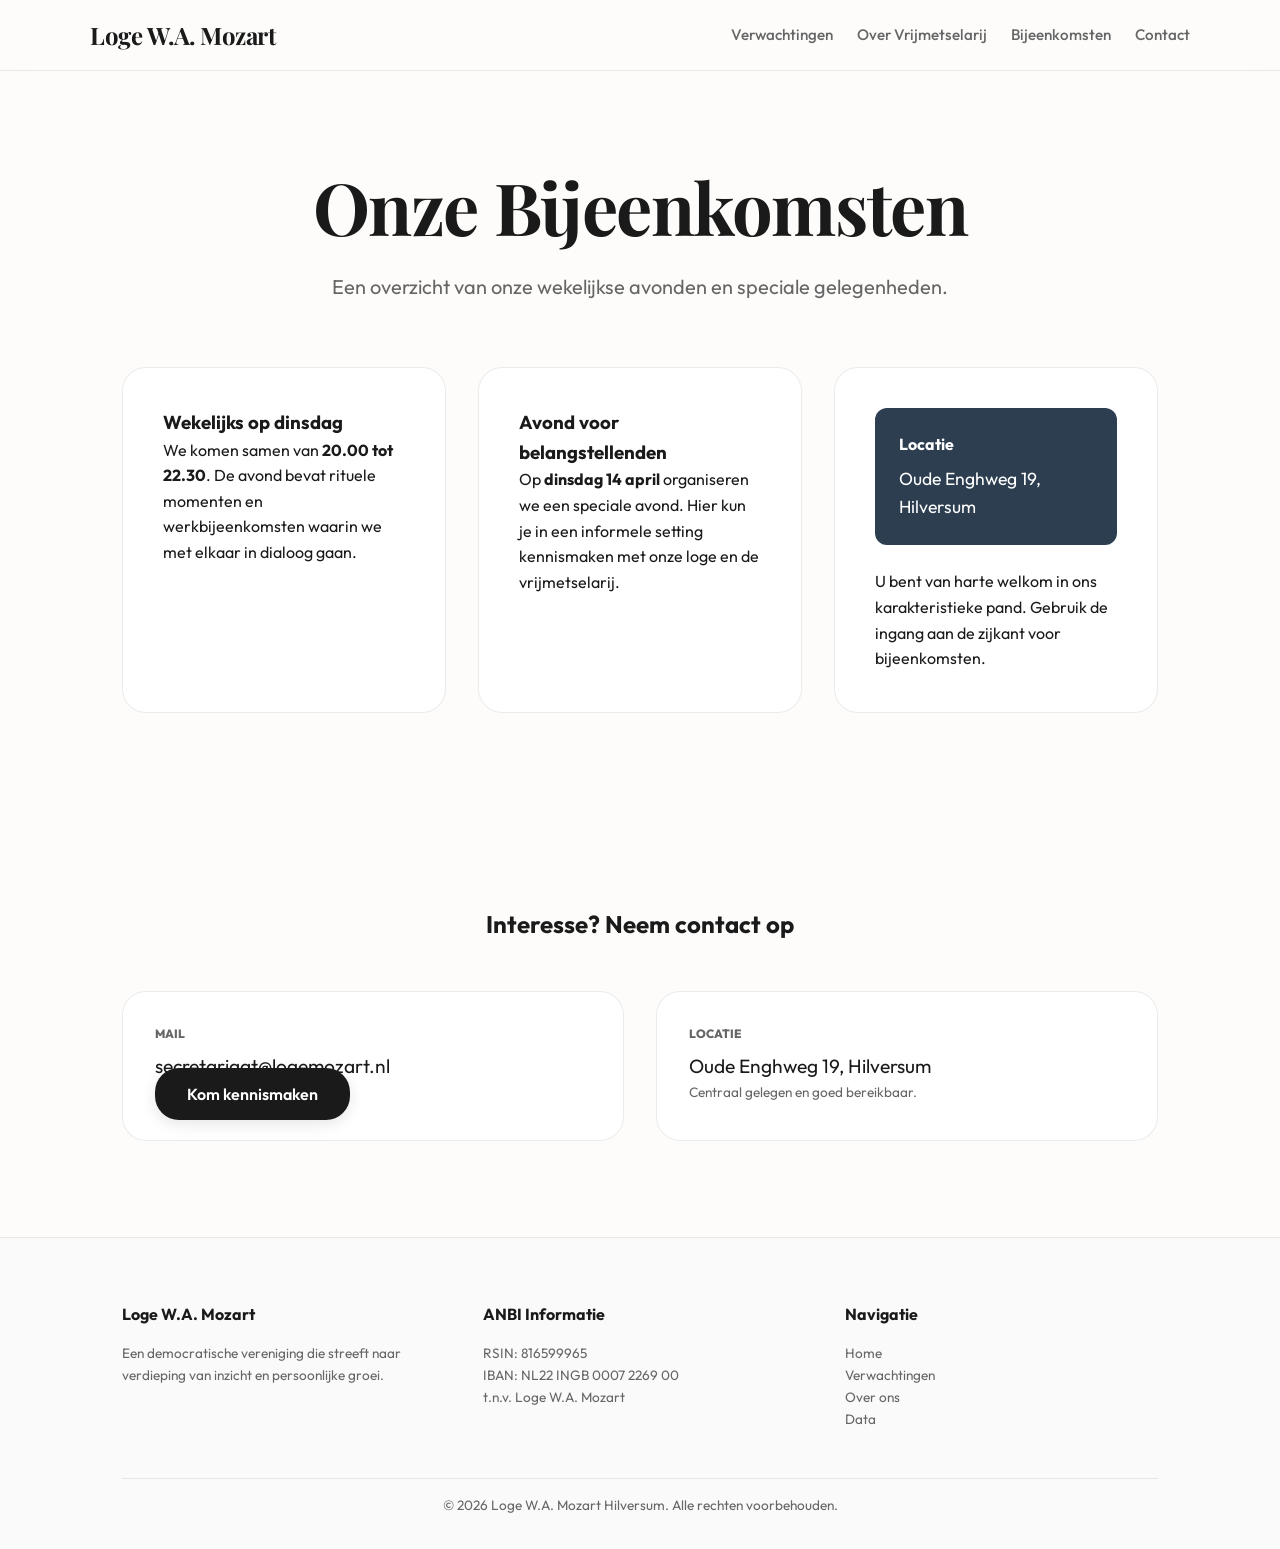
==== bijeenkomsten.html @ 04afc83d "eerste versie website met AG" ====
<!doctype html>
<html lang="nl">
  <head>
    <meta charset="utf-8" />
    <meta name="viewport" content="width=device-width,initial-scale=1" />
    <title>Bijeenkomsten | Loge W.A. Mozart</title>
    <meta name="description" content="Bijeenkomsten van Loge W.A. Mozart in Hilversum: dinsdag 20.00 - 22.30 en avond voor belangstellenden." />
    <link rel="stylesheet" href="./style.css" />
    <link rel="icon" href="favicon.ico" type="image/x-icon" />
  </head>
  <body>
    <a class="skip-link" href="#main">Naar inhoud</a>

    <header class="site-header">
      <div class="container nav">
        <a class="brand" href="index.html" aria-label="Loge W.A. Mozart">
          Loge W.A. Mozart
        </a>
        
        <input type="checkbox" id="menu-toggle" class="menu-toggle" aria-label="Menu openen">
        <label for="menu-toggle" class="hamburger">
          <span></span>
          <span></span>
          <span></span>
        </label>

        <nav class="nav-links" aria-label="Hoofdnavigatie">
          <a href="wat-kun-je-van-ons-verwachten.html">Verwachtingen</a>
          <a href="wat-is-vrijmetselarij.html">Over Vrijmetselarij</a>
          <a href="bijeenkomsten.html">Bijeenkomsten</a>
          <a href="#contact">Contact</a>
        </nav>
      </div>
    </header>

    <main id="main">
      <section class="section" id="bijeenkomsten">
        <div class="container">
          <div style="text-align: center; margin-bottom: 4rem;">
            <h1>Onze Bijeenkomsten</h1>
            <p class="lead">Een overzicht van onze wekelijkse avonden en speciale gelegenheden.</p>
          </div>

          <div class="cards">
            <article class="card">
              <h3>Wekelijks op dinsdag</h3>
              <p class="muted">
                We komen samen van <strong>20.00 tot 22.30</strong>.
                De avond bevat rituele momenten en werkbijeenkomsten waarin we met elkaar in dialoog gaan.
              </p>
            </article>

            <article class="card">
              <h3>Avond voor belangstellenden</h3>
              <p class="muted">
                Op <strong>dinsdag 14 april</strong> organiseren we een speciale avond. 
                Hier kun je in een informele setting kennismaken met onze loge en de vrijmetselarij.
              </p>
            </article>

            <article class="card">
              <div style="background: var(--accent); color: white; border-radius: var(--radius-sm); padding: 1.5rem; margin-bottom: 1.5rem;">
                <p style="font-weight: 700; margin-bottom: 0.5rem;">Locatie</p>
                <p style="font-size: 1.1rem;">Oude Enghweg 19, Hilversum</p>
              </div>
              <p class="muted">
                U bent van harte welkom in ons karakteristieke pand. Gebruik de ingang aan de zijkant voor bijeenkomsten.
              </p>
            </article>
          </div>
        </div>
      </section>

      <section class="section contact" id="contact">
        <div class="container">
          <h2 style="text-align: center; margin-bottom: 3rem;">Interesse? Neem contact op</h2>
          <div class="contact-grid">
            <div class="contact-card">
              <p class="contact-label">Mail</p>
              <p class="contact-value" style="font-size: 1.2rem;">
                <a href="mailto:secretariaat@logemozart.nl" style="color: var(--primary); text-decoration: none;">secretariaat@logemozart.nl</a>
              </p>
              <a class="btn btn-primary" style="width: 100%;" href="mailto:secretariaat@logemozart.nl">Kom kennismaken</a>
            </div>

            <div class="contact-card">
              <p class="contact-label">Locatie</p>
              <p class="contact-value" style="font-size: 1.2rem;">Oude Enghweg 19, Hilversum</p>
              <p class="small muted">Centraal gelegen en goed bereikbaar.</p>
            </div>
          </div>
        </div>
      </section>
    </main>

    <footer class="footer">
      <div class="container">
        <div class="footer-grid">
          <div>
            <p class="footer-title">Loge W.A. Mozart</p>
            <p class="small muted">
              Een democratische vereniging die streeft naar verdieping van inzicht en persoonlijke groei.
            </p>
          </div>
          <div>
            <p class="footer-title">ANBI Informatie</p>
            <p class="small muted">
              RSIN: 816599965<br>
              IBAN: NL22 INGB 0007 2269 00<br>
              t.n.v. Loge W.A. Mozart
            </p>
          </div>
          <div>
            <p class="footer-title">Navigatie</p>
            <ul style="list-style: none; padding: 0;" class="small">
              <li><a href="index.html" style="color: inherit; text-decoration: none;">Home</a></li>
              <li><a href="wat-kun-je-van-ons-verwachten.html" style="color: inherit; text-decoration: none;">Verwachtingen</a></li>
              <li><a href="wat-is-vrijmetselarij.html" style="color: inherit; text-decoration: none;">Over ons</a></li>
              <li><a href="bijeenkomsten.html" style="color: inherit; text-decoration: none;">Data</a></li>
            </ul>
          </div>
        </div>
        <div style="margin-top: 3rem; padding-top: 1rem; border-top: 1px solid var(--border); text-align: center;">
          <p class="small muted">&copy; 2026 Loge W.A. Mozart Hilversum. Alle rechten voorbehouden.</p>
        </div>
      </div>
    </footer>
  </body>
</html>
---- style.css ----
@import url('https://fonts.googleapis.com/css2?family=Outfit:wght@300;400;600;700&family=Playfair+Display:ital,wght@0,400;0,700;1,400&display=swap');

:root {
  --bg: #fdfcfb;
  --surface: rgba(255, 255, 255, 0.85);
  --text: #1a1a1a;
  --muted: #666666;
  --accent: #2c3e50; /* Deep navy/charcoal for a professional masonry look */
  --primary: #1a1a1a;
  --border: rgba(0, 0, 0, 0.08);
  --shadow: 0 12px 40px rgba(0, 0, 0, 0.05);
  --radius: 24px;
  --radius-sm: 12px;
  --container: 1100px;
  --font-sans: 'Outfit', sans-serif;
  --font-serif: 'Playfair Display', serif;
}

* {
  box-sizing: border-box;
  margin: 0;
  padding: 0;
}

html {
  scroll-behavior: smooth;
}

body {
  font-family: var(--font-sans);
  color: var(--text);
  background-color: var(--bg);
  line-height: 1.6;
  overflow-x: hidden;
  position: relative;
}

/* Fixed Mozart Background Watermark */
body::before {
  content: "";
  position: fixed;
  top: 50%;
  left: 50%;
  transform: translate(-50%, -50%);
  width: 80vw;
  height: 80vh;
  background-image: url('mozart-watermark.png');
  background-repeat: no-repeat;
  background-position: center;
  background-size: contain;
  opacity: 0.03; /* Extremely subtle */
  pointer-events: none;
  z-index: -1;
}

.container {
  max-width: var(--container);
  margin: 0 auto;
  padding: 0 2rem;
}

/* Modern Navbar */
.site-header {
  position: sticky;
  top: 0;
  z-index: 1000;
  background: rgba(253, 252, 251, 0.8);
  backdrop-filter: blur(12px);
  -webkit-backdrop-filter: blur(12px);
  border-bottom: 1px solid var(--border);
  transition: all 0.3s ease;
}

.nav {
  display: flex;
  align-items: center;
  justify-content: space-between;
  padding: 1rem 0;
}

.brand {
  text-decoration: none;
  color: var(--text);
  font-family: var(--font-serif);
  font-size: 1.5rem;
  font-weight: 700;
  letter-spacing: -0.5px;
}

.nav-links {
  display: flex;
  gap: 1.5rem;
  align-items: center;
}

.nav-links a {
  text-decoration: none;
  color: var(--muted);
  font-size: 0.95rem;
  font-weight: 500;
  transition: color 0.2s ease, transform 0.2s ease;
}

.nav-links a:hover {
  color: var(--primary);
  transform: translateY(-1px);
}

/* Skip Link */
.skip-link {
  position: absolute;
  top: -100px;
  left: 50%;
  transform: translateX(-50%);
  background: var(--primary);
  color: white;
  padding: 0.5rem 1rem;
  border-radius: 0 0 8px 8px;
  z-index: 2000;
  transition: top 0.3s;
}

.skip-link:focus {
  top: 0;
}

/* Hero Section */
.hero {
  padding: 8rem 0 6rem;
  text-align: center;
}

.hero-copy {
  max-width: 800px;
  margin: 0 auto;
}

.eyebrow {
  font-size: 0.85rem;
  font-weight: 700;
  text-transform: uppercase;
  letter-spacing: 0.15em;
  color: var(--muted);
  margin-bottom: 1rem;
  display: block;
}

h1 {
  font-family: var(--font-serif);
  font-size: clamp(2.5rem, 8vw, 4.5rem);
  line-height: 1.1;
  margin-bottom: 1.5rem;
  letter-spacing: -0.02em;
}

.lead {
  font-size: clamp(1.1rem, 3vw, 1.25rem);
  color: var(--muted);
  margin-bottom: 2.5rem;
  max-width: 65ch;
  margin-left: auto;
  margin-right: auto;
}

/* Buttons */
.cta-row {
  display: flex;
  gap: 1rem;
  justify-content: center;
  flex-wrap: wrap;
}

.btn {
  padding: 1rem 2rem;
  border-radius: var(--radius);
  font-weight: 600;
  text-decoration: none;
  transition: all 0.3s cubic-bezier(0.165, 0.84, 0.44, 1);
  font-size: 1rem;
}

.btn-primary {
  background: var(--primary);
  color: white;
  box-shadow: 0 4px 15px rgba(0, 0, 0, 0.1);
}

.btn-primary:hover {
  transform: translateY(-3px);
  box-shadow: 0 8px 25px rgba(0, 0, 0, 0.15);
}

.btn-secondary {
  background: white;
  color: var(--text);
  border: 1px solid var(--border);
}

.btn-secondary:hover {
  background: #f8f8f8;
  border-color: var(--muted);
}

/* Cards Section */
.section {
  padding: 6rem 0;
}

.band-dark {
  background: #111;
  color: white;
  border-radius: var(--radius) var(--radius) 0 0;
  margin-top: 2rem;
}

.band-dark h2 {
  color: white;
}

.cards {
  display: grid;
  grid-template-columns: repeat(auto-fit, minmax(300px, 1fr));
  gap: 2rem;
  margin-top: 3rem;
}

.card {
  background: var(--surface);
  border: 1px solid var(--border);
  border-radius: var(--radius);
  padding: 2.5rem;
  transition: all 0.3s ease;
  backdrop-filter: blur(8px);
}

.card:hover {
  transform: translateY(-5px);
  box-shadow: var(--shadow);
  border-color: rgba(0,0,0,0.15);
}

.tile-figure {
  width: 100%;
  height: 200px;
  object-fit: cover;
  border-radius: var(--radius-sm);
  margin-bottom: 1.5rem;
  filter: grayscale(1);
  transition: filter 0.4s ease;
}

.card:hover .tile-figure {
  filter: grayscale(0.2);
}

/* Quote Section */
.quote-grid {
  display: grid;
  grid-template-columns: repeat(auto-fit, minmax(280px, 1fr));
  gap: 2rem;
}

.quote-card {
  padding: 2rem;
  background: white;
  border-radius: var(--radius);
  border-left: 4px solid var(--accent);
  box-shadow: 0 4px 12px rgba(0,0,0,0.03);
}

blockquote {
  font-style: italic;
  font-size: 1.1rem;
  color: var(--text);
}

/* Contact */
.contact-grid {
  display: grid;
  grid-template-columns: repeat(auto-fit, minmax(300px, 1fr));
  gap: 2rem;
}

.contact-card {
  background: white;
  padding: 2rem;
  border-radius: var(--radius);
  border: 1px solid var(--border);
}

.contact-label {
  font-size: 0.75rem;
  font-weight: 800;
  text-transform: uppercase;
  color: var(--muted);
  margin-bottom: 0.5rem;
}

/* Footer */
.footer {
  padding: 4rem 0 2rem;
  border-top: 1px solid var(--border);
  background: #fafafa;
}

.footer-grid {
  display: grid;
  grid-template-columns: repeat(auto-fit, minmax(200px, 1fr));
  gap: 3rem;
}

.footer-title {
  font-weight: 700;
  margin-bottom: 1rem;
}

.small {
  font-size: 0.85rem;
  color: var(--muted);
}

/* Responsive Menu Hack (Checkbox) */
.menu-toggle {
  display: none;
}

.hamburger {
  display: none;
  flex-direction: column;
  gap: 5px;
  cursor: pointer;
  padding: 5px;
}

.hamburger span {
  width: 25px;
  height: 2px;
  background: var(--text);
  border-radius: 2px;
  transition: 0.3s;
}

/* Mobile Adjustments */
@media (max-width: 768px) {
  .hamburger {
    display: flex;
  }

  .nav-links {
    position: fixed;
    top: 0;
    right: -100%;
    width: 250px;
    height: 100vh;
    background: white;
    flex-direction: column;
    padding: 6rem 2rem;
    box-shadow: -10px 0 30px rgba(0,0,0,0.05);
    transition: 0.4s cubic-bezier(0.165, 0.84, 0.44, 1);
    z-index: 999;
  }

  .menu-toggle:checked ~ .nav-links {
    right: 0;
  }

  .menu-toggle:checked ~ .hamburger span:nth-child(1) {
    transform: rotate(45deg) translate(5px, 5px);
  }
  .menu-toggle:checked ~ .hamburger span:nth-child(2) {
    opacity: 0;
  }
  .menu-toggle:checked ~ .hamburger span:nth-child(3) {
    transform: rotate(-45deg) translate(5px, -5px);
  }

  .hero {
    padding: 5rem 0 4rem;
  }
}
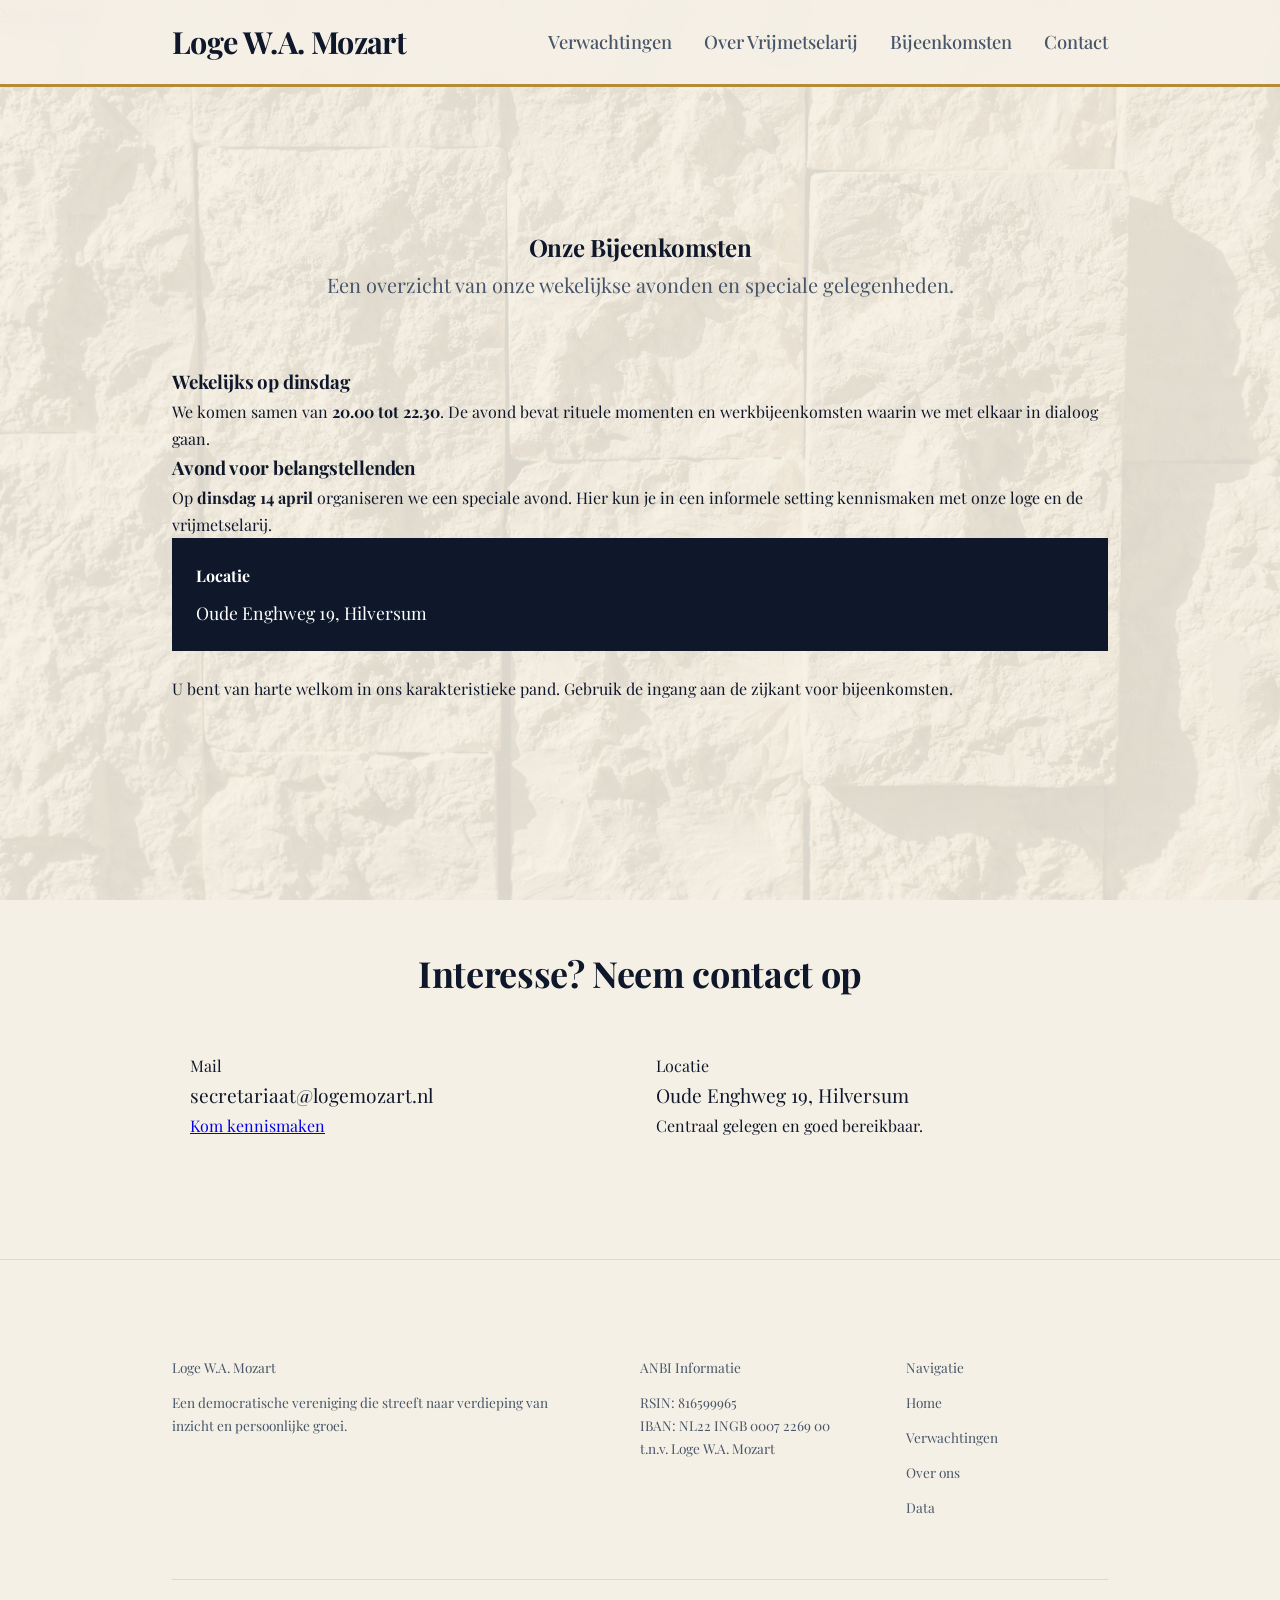
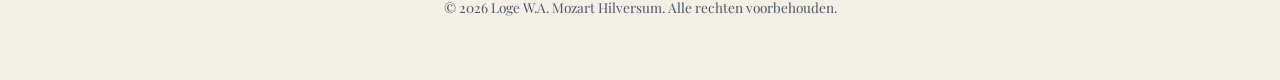
==== commit d688ba20: "Fix mobile view issues: add hamburger menu, resolve horizontal overflow, resize mobile header logo" ====
--- a/bijeenkomsten.html
+++ b/bijeenkomsten.html
@@ -17,12 +17,11 @@
           Loge W.A. Mozart
         </a>
         
-        <input type="checkbox" id="menu-toggle" class="menu-toggle" aria-label="Menu openen">
-        <label for="menu-toggle" class="hamburger">
+        <div class="hamburger" onclick="toggleMenu()">
           <span></span>
           <span></span>
           <span></span>
-        </label>
+        </div>
 
         <nav class="nav-links" aria-label="Hoofdnavigatie">
           <a href="wat-kun-je-van-ons-verwachten.html">Verwachtingen</a>
@@ -125,5 +124,25 @@
         </div>
       </div>
     </footer>
+
+    <script>
+      function toggleMenu() {
+        document.querySelector('.hamburger').classList.toggle('active');
+        document.querySelector('.nav-links').classList.toggle('active');
+        if (document.querySelector('.nav-links').classList.contains('active')) {
+          document.body.style.overflow = 'hidden';
+        } else {
+          document.body.style.overflow = '';
+        }
+      }
+
+      document.querySelectorAll('.nav-links a').forEach(link => {
+        link.addEventListener('click', () => {
+          document.querySelector('.hamburger').classList.remove('active');
+          document.querySelector('.nav-links').classList.remove('active');
+          document.body.style.overflow = '';
+        });
+      });
+    </script>
   </body>
 </html>
--- a/style.css
+++ b/style.css
@@ -1,19 +1,27 @@
 @import url('https://fonts.googleapis.com/css2?family=Outfit:wght@300;400;600;700&family=Playfair+Display:ital,wght@0,400;0,700;1,400&display=swap');
 
 :root {
-  --bg: #fdfcfb;
-  --surface: rgba(255, 255, 255, 0.85);
-  --text: #1a1a1a;
-  --muted: #666666;
-  --accent: #2c3e50; /* Deep navy/charcoal for a professional masonry look */
-  --primary: #1a1a1a;
-  --border: rgba(0, 0, 0, 0.08);
-  --shadow: 0 12px 40px rgba(0, 0, 0, 0.05);
-  --radius: 24px;
-  --radius-sm: 12px;
-  --container: 1100px;
+  --bg: #f5f0e5;
+  /* Deep Beige background for warmth */
+  --surface: #ffffff;
+  --text: #0f172a;
+  /* Marine Blue for trust and reflection */
+  --muted: #475569;
+  --accent: #0f172a;
+  /* Marine Blue accent */
+  --accent-warm: #d97706;
+  /* Terracotta for warm connection */
+  --accent-gold: #b48c36;
+  /* Deep Gold for dignity */
+  --border: rgba(15, 23, 42, 0.1);
+  --shadow-subtle: 0 4px 20px rgba(0, 0, 0, 0.04);
+  --radius-lg: 40px;
+  --radius-btn: 50px;
+  --container: 1000px;
   --font-sans: 'Outfit', sans-serif;
   --font-serif: 'Playfair Display', serif;
+  --bg-sage: #eaddd0;
+  /* Warmer earth tone */
 }
 
 * {
@@ -24,31 +32,49 @@
 
 html {
   scroll-behavior: smooth;
+  overflow-x: hidden;
 }
 
 body {
-  font-family: var(--font-sans);
+  font-family: var(--font-serif);
   color: var(--text);
   background-color: var(--bg);
-  line-height: 1.6;
+  line-height: 1.7;
   overflow-x: hidden;
-  position: relative;
-}
-
-/* Fixed Mozart Background Watermark */
+}
+
+/* Dual Watermark Layers */
 body::before {
   content: "";
   position: fixed;
-  top: 50%;
-  left: 50%;
-  transform: translate(-50%, -50%);
-  width: 80vw;
-  height: 80vh;
-  background-image: url('mozart-watermark.png');
+  top: 0;
+  left: 0;
+  width: 100vw;
+  height: 100vh;
+  background-image: url('stone-wall-watermark.jpg');
   background-repeat: no-repeat;
   background-position: center;
+  background-size: cover;
+  background-color: var(--bg);
+  /* Keep background color in the bottom layer */
+  opacity: 0.1;
+  /* Stronger stone wall */
+  pointer-events: none;
+  z-index: -2;
+}
+
+.watermark-mozart {
+  position: fixed;
+  top: 0;
+  left: 0;
+  width: 60vh;
+  height: 60vh;
+  background-image: url('[data-uri]');
+  background-repeat: no-repeat;
+  background-position: top left;
   background-size: contain;
-  opacity: 0.03; /* Extremely subtle */
+  opacity: 0.45;
+  /* High visibility as requested */
   pointer-events: none;
   z-index: -1;
 }
@@ -59,322 +85,643 @@
   padding: 0 2rem;
 }
 
-/* Modern Navbar */
+/* Navbar */
 .site-header {
-  position: sticky;
+  position: fixed;
   top: 0;
+  width: 100%;
   z-index: 1000;
-  background: rgba(253, 252, 251, 0.8);
+  padding: 1rem 0;
+  background: rgba(245, 240, 229, 0.96);
+  /* Matching deep beige */
   backdrop-filter: blur(12px);
   -webkit-backdrop-filter: blur(12px);
-  border-bottom: 1px solid var(--border);
+  border-bottom: 3px solid var(--accent-gold);
+  /* Deep Gold line */
   transition: all 0.3s ease;
+}
+
+main {
+  padding-top: 80px;
+  /* Prevent content from starting under the fixed header */
 }
 
 .nav {
   display: flex;
   align-items: center;
   justify-content: space-between;
-  padding: 1rem 0;
-}
+}
+
+body::after {
+  content: "";
+  position: fixed;
+  top: 0;
+  left: 0;
+  width: 65vh;
+  height: 65vh;
+  background-image: url('[data-uri]');
+  background-repeat: no-repeat;
+  background-position: top left;
+  background-size: contain;
+  opacity: 0.35;
+  /* Duidelijk as requested */
+  pointer-events: none;
+  z-index: -1;
+}
+
+/* Masonic Symbol Watermarks */
+.watermark-masonic {
+  position: absolute;
+  width: 320px;
+  height: 320px;
+  background-image: url('Logo G sleutel Mozart.jpg');
+  background-size: contain;
+  background-repeat: no-repeat;
+  opacity: 0.08;
+  mix-blend-mode: multiply;
+  pointer-events: none;
+  z-index: -1;
+  filter: grayscale(100%) contrast(1.1);
+}
+
+.masonic-1 { position: fixed; top: 15%; right: 5%; }
+.masonic-2 { top: 50%; left: 4%; }
+
+
 
 .brand {
   text-decoration: none;
   color: var(--text);
   font-family: var(--font-serif);
-  font-size: 1.5rem;
+  font-size: 1.91rem;
+  /* Groter as requested */
   font-weight: 700;
-  letter-spacing: -0.5px;
+  letter-spacing: -0.02em;
 }
 
 .nav-links {
   display: flex;
-  gap: 1.5rem;
-  align-items: center;
+  gap: 2rem;
 }
 
 .nav-links a {
   text-decoration: none;
   color: var(--muted);
+  font-size: 1.15rem; /* Increased 2 sizes larger as requested */
+  font-weight: 500;
+  transition: color 0.2s ease;
+}
+
+.nav-links a:hover {
+  color: var(--text);
+}
+
+.hamburger {
+  display: none;
+}
+
+/* Sections */
+.section {
+  padding: 120px 0;
+}
+
+#vrijmetselarij {
+  background-color: var(--bg-sage);
+  /* Reflective Sage Green */
+}
+
+h1,
+h2,
+h3 {
+  font-family: var(--font-serif);
+  letter-spacing: -0.01em;
+}
+
+h2 {
+  font-size: 2.25rem;
+  margin-bottom: 1.5rem; /* Reduced to accommodate brush alignment exactly */
+  text-align: center;
+  display: flex;
+  flex-direction: column;
+  align-items: center;
+  justify-content: center;
+  gap: 0;
+}
+
+/* Heading Quote Style */
+.heading-quote {
+  font-family: var(--font-serif);
+  font-size: 0.9rem;
+  font-style: italic;
+  font-weight: 400;
+  color: var(--muted);
+  white-space: nowrap;
+}
+
+/* Top-Right Page Quote Style */
+.page-quote-container {
+  position: absolute;
+  top: 1.5rem;
+  right: 2rem;
+  text-align: right;
+  max-width: 250px;
+}
+
+.page-quote {
+  font-family: var(--font-serif);
+  font-style: italic;
   font-size: 0.95rem;
-  font-weight: 500;
-  transition: color 0.2s ease, transform 0.2s ease;
-}
-
-.nav-links a:hover {
-  color: var(--primary);
-  transform: translateY(-1px);
-}
-
-/* Skip Link */
-.skip-link {
-  position: absolute;
-  top: -100px;
-  left: 50%;
-  transform: translateX(-50%);
-  background: var(--primary);
-  color: white;
-  padding: 0.5rem 1rem;
-  border-radius: 0 0 8px 8px;
-  z-index: 2000;
-  transition: top 0.3s;
-}
-
-.skip-link:focus {
-  top: 0;
-}
-
-/* Hero Section */
+  color: var(--accent-gold);
+}
+
+/* Hero */
 .hero {
-  padding: 8rem 0 6rem;
+  height: 100vh;
+  display: flex;
+  align-items: center;
   text-align: center;
-}
-
-.hero-copy {
-  max-width: 800px;
-  margin: 0 auto;
-}
-
-.eyebrow {
-  font-size: 0.85rem;
+  padding-top: 80px;
+  /* navbar offset */
+}
+
+.hero-title {
+  display: flex;
+  flex-direction: column;
+  align-items: center;
+  gap: 0.5rem;
+  margin-bottom: 2rem;
+}
+
+.hero-title .small-text {
+  font-family: var(--font-serif);
+  font-size: 2.25rem;
+  color: var(--muted);
+  font-weight: 400;
+  text-transform: none;
+}
+
+.hero-title .large-text {
+  font-size: clamp(3rem, 10vw, 6rem);
   font-weight: 700;
-  text-transform: uppercase;
-  letter-spacing: 0.15em;
-  color: var(--muted);
-  margin-bottom: 1rem;
-  display: block;
-}
-
-h1 {
-  font-family: var(--font-serif);
-  font-size: clamp(2.5rem, 8vw, 4.5rem);
-  line-height: 1.1;
-  margin-bottom: 1.5rem;
-  letter-spacing: -0.02em;
+  line-height: 1;
 }
 
 .lead {
-  font-size: clamp(1.1rem, 3vw, 1.25rem);
-  color: var(--muted);
-  margin-bottom: 2.5rem;
-  max-width: 65ch;
-  margin-left: auto;
-  margin-right: auto;
-}
-
-/* Buttons */
-.cta-row {
-  display: flex;
-  gap: 1rem;
-  justify-content: center;
-  flex-wrap: wrap;
-}
-
-.btn {
-  padding: 1rem 2rem;
-  border-radius: var(--radius);
-  font-weight: 600;
-  text-decoration: none;
-  transition: all 0.3s cubic-bezier(0.165, 0.84, 0.44, 1);
-  font-size: 1rem;
-}
-
-.btn-primary {
-  background: var(--primary);
-  color: white;
-  box-shadow: 0 4px 15px rgba(0, 0, 0, 0.1);
-}
-
-.btn-primary:hover {
-  transform: translateY(-3px);
-  box-shadow: 0 8px 25px rgba(0, 0, 0, 0.15);
-}
-
-.btn-secondary {
-  background: white;
-  color: var(--text);
-  border: 1px solid var(--border);
-}
-
-.btn-secondary:hover {
-  background: #f8f8f8;
-  border-color: var(--muted);
-}
-
-/* Cards Section */
-.section {
-  padding: 6rem 0;
-}
-
-.band-dark {
-  background: #111;
-  color: white;
-  border-radius: var(--radius) var(--radius) 0 0;
-  margin-top: 2rem;
-}
-
-.band-dark h2 {
-  color: white;
-}
-
-.cards {
+  font-size: 1.25rem;
+  color: var(--muted);
+  max-width: 650px;
+  margin: 0 auto 3rem;
+}
+
+/* UI Cards for Sections */
+.card-grid {
   display: grid;
   grid-template-columns: repeat(auto-fit, minmax(300px, 1fr));
   gap: 2rem;
-  margin-top: 3rem;
-}
-
-.card {
-  background: var(--surface);
+}
+
+.content-card {
+  background: #fff;
+  border-radius: var(--radius-lg);
+  padding: 3rem;
   border: 1px solid var(--border);
-  border-radius: var(--radius);
-  padding: 2.5rem;
-  transition: all 0.3s ease;
-  backdrop-filter: blur(8px);
-}
-
-.card:hover {
+  box-shadow: var(--shadow-subtle);
+  transition: transform 0.3s ease;
+}
+
+.content-card:hover {
   transform: translateY(-5px);
-  box-shadow: var(--shadow);
-  border-color: rgba(0,0,0,0.15);
-}
-
-.tile-figure {
-  width: 100%;
-  height: 200px;
-  object-fit: cover;
-  border-radius: var(--radius-sm);
-  margin-bottom: 1.5rem;
-  filter: grayscale(1);
-  transition: filter 0.4s ease;
-}
-
-.card:hover .tile-figure {
-  filter: grayscale(0.2);
-}
-
-/* Quote Section */
-.quote-grid {
-  display: grid;
-  grid-template-columns: repeat(auto-fit, minmax(280px, 1fr));
-  gap: 2rem;
-}
-
-.quote-card {
-  padding: 2rem;
-  background: white;
-  border-radius: var(--radius);
-  border-left: 4px solid var(--accent);
-  box-shadow: 0 4px 12px rgba(0,0,0,0.03);
-}
-
-blockquote {
-  font-style: italic;
-  font-size: 1.1rem;
-  color: var(--text);
-}
-
-/* Contact */
+}
+
+.content-card h3 {
+  font-size: 2.25rem;
+  margin-bottom: 1.25rem;
+}
+
+/* Card Color Palette */
+.card-blue { background-color: #eef2ff !important; border-color: #c7d2fe !important; }
+.card-purple { background-color: #f5f3ff !important; border-color: #ddd6fe !important; }
+.card-cream { background-color: #fffbeb !important; border-color: #fef3c7 !important; }
+.card-earth { background-color: #fff7ed !important; border-color: #ffedd5 !important; }
+
+/* Moss Section Styling */
+.bg-moss {
+  background-color: #f0f4f0 !important;
+}
+
+.bg-moss .content-card {
+  background-color: #e8ede8 !important;
+  border-color: #d1dad1 !important;
+}
+
+/* Contact Section (Matching Screenshot) */
+.contact-section {
+  text-align: center;
+  background: transparent;
+}
+
+.section-title-small h2 {
+  font-family: var(--font-serif);
+  /* Looks like Sans in screenshot */
+  font-weight: 700;
+  font-size: 2.25rem;
+  margin-bottom: 3rem;
+}
+
 .contact-grid {
   display: grid;
-  grid-template-columns: repeat(auto-fit, minmax(300px, 1fr));
+  grid-template-columns: 1fr 1fr;
   gap: 2rem;
-}
-
-.contact-card {
-  background: white;
-  padding: 2rem;
-  border-radius: var(--radius);
+  max-width: 900px;
+  margin: 0 auto;
+}
+
+.contact-box {
+  background: #fff;
+  border-radius: var(--radius-lg);
+  padding: 4rem 3rem;
   border: 1px solid var(--border);
-}
-
-.contact-label {
+  text-align: left;
+  display: flex;
+  flex-direction: column;
+  justify-content: flex-start;
+  min-height: 250px;
+}
+
+.contact-box .label {
   font-size: 0.75rem;
-  font-weight: 800;
+  font-weight: 700;
   text-transform: uppercase;
   color: var(--muted);
+  margin-bottom: 1.5rem;
+  letter-spacing: 0.05em;
+}
+
+.contact-box .value {
+  font-size: 1.15rem;
+  font-weight: 600;
   margin-bottom: 0.5rem;
+  color: var(--text);
+  word-break: break-all;
+}
+
+.contact-box .sub-label {
+  font-size: 0.85rem;
+  color: var(--muted);
+  margin-bottom: 2rem;
+}
+
+/* Pill Button */
+.btn-pill {
+  display: inline-block;
+  background: var(--accent-warm);
+  /* Terracotta button */
+  color: #fff;
+  text-decoration: none;
+  padding: 14px 28px;
+  border-radius: var(--radius-btn);
+  font-size: 0.9rem;
+  font-weight: 600;
+  width: fit-content;
+  transition: all 0.2s ease;
+  margin-top: auto;
+  /* Push to bottom of flex container */
+  box-shadow: 0 4px 15px rgba(217, 119, 6, 0.3);
+}
+
+.btn-pill:hover {
+  background: var(--accent-gold);
+  /* Shifting to gold on hover */
+  transform: translateY(-2px);
 }
 
 /* Footer */
 .footer {
-  padding: 4rem 0 2rem;
+  padding: 6rem 0 3rem;
   border-top: 1px solid var(--border);
-  background: #fafafa;
 }
 
 .footer-grid {
   display: grid;
-  grid-template-columns: repeat(auto-fit, minmax(200px, 1fr));
-  gap: 3rem;
-}
-
-.footer-title {
+  grid-template-columns: 2fr 1fr 1fr;
+  gap: 4rem;
+}
+
+.footer h4 {
+  font-size: 1rem;
+  margin-bottom: 1.5rem;
   font-weight: 700;
-  margin-bottom: 1rem;
-}
-
-.small {
+}
+
+.footer p,
+.footer li {
   font-size: 0.85rem;
   color: var(--muted);
-}
-
-/* Responsive Menu Hack (Checkbox) */
-.menu-toggle {
-  display: none;
-}
-
-.hamburger {
-  display: none;
-  flex-direction: column;
-  gap: 5px;
-  cursor: pointer;
-  padding: 5px;
-}
-
-.hamburger span {
-  width: 25px;
-  height: 2px;
-  background: var(--text);
-  border-radius: 2px;
-  transition: 0.3s;
-}
-
-/* Mobile Adjustments */
+  margin-bottom: 0.75rem;
+}
+
+.copyright {
+  margin-top: 5rem;
+  padding-top: 2rem;
+  border-top: 1px solid var(--border);
+  text-align: center;
+  font-size: 0.75rem;
+  color: var(--muted);
+}
+
+/* Mobile */
 @media (max-width: 768px) {
+  .container {
+    padding: 0 1rem;
+  }
+  
+  .brand {
+    font-size: 1.35rem;
+  }
+
+  .brand-masonic-image {
+    width: 32px;
+  }
+
+  .contact-grid {
+    grid-template-columns: 1fr;
+  }
+
+  .footer-grid {
+    grid-template-columns: 1fr;
+    gap: 2rem;
+  }
+
   .hamburger {
     display: flex;
+    flex-direction: column;
+    justify-content: space-between;
+    width: 30px;
+    height: 21px;
+    cursor: pointer;
+    z-index: 1100;
+    margin-left: 1rem;
+  }
+
+  .hamburger span {
+    display: block;
+    height: 3px;
+    width: 100%;
+    background-color: var(--text);
+    border-radius: 3px;
+    transition: all 0.3s ease;
+  }
+
+  .hamburger.active span:nth-child(1) {
+    transform: translateY(9px) rotate(45deg);
+  }
+
+  .hamburger.active span:nth-child(2) {
+    opacity: 0;
+  }
+
+  .hamburger.active span:nth-child(3) {
+    transform: translateY(-9px) rotate(-45deg);
   }
 
   .nav-links {
     position: fixed;
     top: 0;
     right: -100%;
-    width: 250px;
+    width: 100vw;
     height: 100vh;
-    background: white;
+    background: rgba(245, 240, 229, 0.98);
+    backdrop-filter: blur(15px);
+    display: flex;
     flex-direction: column;
-    padding: 6rem 2rem;
-    box-shadow: -10px 0 30px rgba(0,0,0,0.05);
-    transition: 0.4s cubic-bezier(0.165, 0.84, 0.44, 1);
-    z-index: 999;
-  }
-
-  .menu-toggle:checked ~ .nav-links {
+    align-items: center;
+    justify-content: center;
+    gap: 2.5rem;
+    transition: right 0.4s ease;
+    z-index: 1050;
+  }
+
+  .nav-links.active {
     right: 0;
   }
 
-  .menu-toggle:checked ~ .hamburger span:nth-child(1) {
-    transform: rotate(45deg) translate(5px, 5px);
-  }
-  .menu-toggle:checked ~ .hamburger span:nth-child(2) {
-    opacity: 0;
-  }
-  .menu-toggle:checked ~ .hamburger span:nth-child(3) {
-    transform: rotate(-45deg) translate(5px, -5px);
-  }
-
-  .hero {
-    padding: 5rem 0 4rem;
-  }
-}
+  .nav-links a {
+    font-size: 1.75rem;
+    font-weight: 600;
+  }
+
+  .section {
+    padding: 80px 0;
+  }
+}
+
+/* Welcome Title above Video */
+.welcome-title {
+  font-family: var(--font-serif);
+  font-size: clamp(2rem, 5vw, 3rem);
+  color: var(--text);
+  margin-bottom: 2.5rem;
+  font-weight: 700;
+  text-align: center;
+}
+
+.video-frame {
+  max-width: 525px;
+  width: 100%;
+  margin: 0 auto;
+  border: 10px solid #c4a484; /* Soft light-brown earth tone */
+  border-radius: 20px;
+  box-shadow: 0 20px 50px rgba(0, 0, 0, 0.15);
+  overflow: hidden;
+  background: #000;
+}
+
+/* Story Modal Styles */
+.modal {
+  position: fixed;
+  top: 0;
+  left: 0;
+  width: 100%;
+  height: 100%;
+  background: rgba(15, 23, 42, 0.8);
+  backdrop-filter: blur(8px);
+  z-index: 2000;
+  display: none;
+  align-items: center;
+  justify-content: center;
+  opacity: 0;
+  transition: opacity 0.3s ease;
+}
+
+.modal.active {
+  display: flex;
+  opacity: 1;
+}
+
+.modal-content {
+  background: var(--bg);
+  width: 90%;
+  max-width: 650px;
+  max-height: 90vh;
+  border-radius: var(--radius-lg);
+  position: relative;
+  overflow-y: auto;
+  box-shadow: 0 25px 50px rgba(0, 0, 0, 0.2);
+  transform: translateY(20px);
+  transition: transform 0.3s ease;
+  padding: 4rem 3rem;
+  text-align: center;
+}
+
+.modal.active .modal-content {
+  transform: translateY(0);
+}
+
+.modal-close {
+  position: absolute;
+  top: 1.5rem;
+  right: 1.5rem;
+  font-size: 2rem;
+  cursor: pointer;
+  color: var(--muted);
+  line-height: 1;
+  transition: color 0.2s ease;
+}
+
+.modal-close:hover {
+  color: var(--accent-warm);
+}
+
+.modal-content img {
+  width: 100%;
+  max-width: 450px;
+  border-radius: 12px;
+  margin-bottom: 2rem;
+  filter: grayscale(100%);
+  display: block;
+  margin-left: auto;
+  margin-right: auto;
+}
+
+.modal-content blockquote {
+  font-family: var(--font-serif);
+  font-size: 1.75rem;
+  color: var(--text);
+  margin-bottom: 2.5rem;
+  line-height: 1.3;
+  font-weight: 700;
+  padding: 0 1rem;
+}
+
+.modal-content .story-body {
+  text-align: justify;
+  font-size: 1.05rem;
+  line-height: 1.8;
+  color: var(--muted);
+  hyphens: auto;
+}
+
+.btn-read-more {
+  cursor: pointer;
+  color: var(--accent-warm);
+  font-weight: 600;
+  text-decoration: none;
+  margin-top: 1rem;
+  display: inline-block;
+  border-bottom: 2px solid transparent;
+  transition: border-color 0.2s ease;
+}
+
+.btn-read-more:hover {
+  border-color: var(--accent-warm);
+}
+
+/* Physical Image Brushes (No SVGs) */
+.brush-container {
+  text-align: center;
+  margin-bottom: 2.5rem;
+  display: flex;
+  flex-direction: column;
+  align-items: center;
+}
+
+.brush-container h2 {
+  margin-bottom: -5px; /* Tighter vertical connection */
+  position: relative;
+  z-index: 2;
+  width: 100%;
+}
+
+.brush-image {
+  display: block;
+  margin: 0 auto;
+  width: 320px; /* Locked width for perfect vertical alignment across sections */
+  max-width: 100%;
+  height: auto;
+  mix-blend-mode: multiply;
+  opacity: 0.75;
+  pointer-events: none;
+  z-index: 1;
+  position: relative;
+}
+
+/* Header Brand Brush */
+.brand-brush-wrapper {
+  display: inline-flex;
+  align-items: center;
+  gap: 0.2rem;
+}
+
+.brand-brush-image {
+  width: 140px;
+  height: auto;
+  mix-blend-mode: multiply;
+  filter: brightness(1.3) saturate(0.85); /* Lighter yellow */
+  transform: translateY(6px);
+  pointer-events: none;
+  opacity: 0.75;
+}
+
+.brand-masonic-image {
+  width: 45px;
+  height: auto;
+  mix-blend-mode: multiply;
+  transform: translateY(2px);
+  pointer-events: none;
+  opacity: 0.85;
+}
+
+/* Hero & Welcome Specific Brushes */
+.hero-brush-wrapper {
+  display: flex;
+  flex-direction: column;
+  align-items: center;
+}
+.hero-brush-wrapper .hero-title {
+  margin-bottom: -15px;
+}
+.hero-brush-wrapper .brush-image {
+  filter: brightness(1.3) saturate(0.85);
+}
+
+.faq-modal .modal-content {
+  text-align: left;
+  max-width: 800px;
+}
+
+.faq-modal .faq-item {
+  margin-bottom: 2rem;
+}
+
+.faq-modal .faq-item h4 {
+  font-family: var(--font-serif);
+  font-size: 1.25rem;
+  color: var(--text);
+  margin-bottom: 0.75rem;
+  font-weight: 700;
+}
+
+.faq-modal .faq-item p {
+  color: var(--muted);
+  line-height: 1.6;
+}
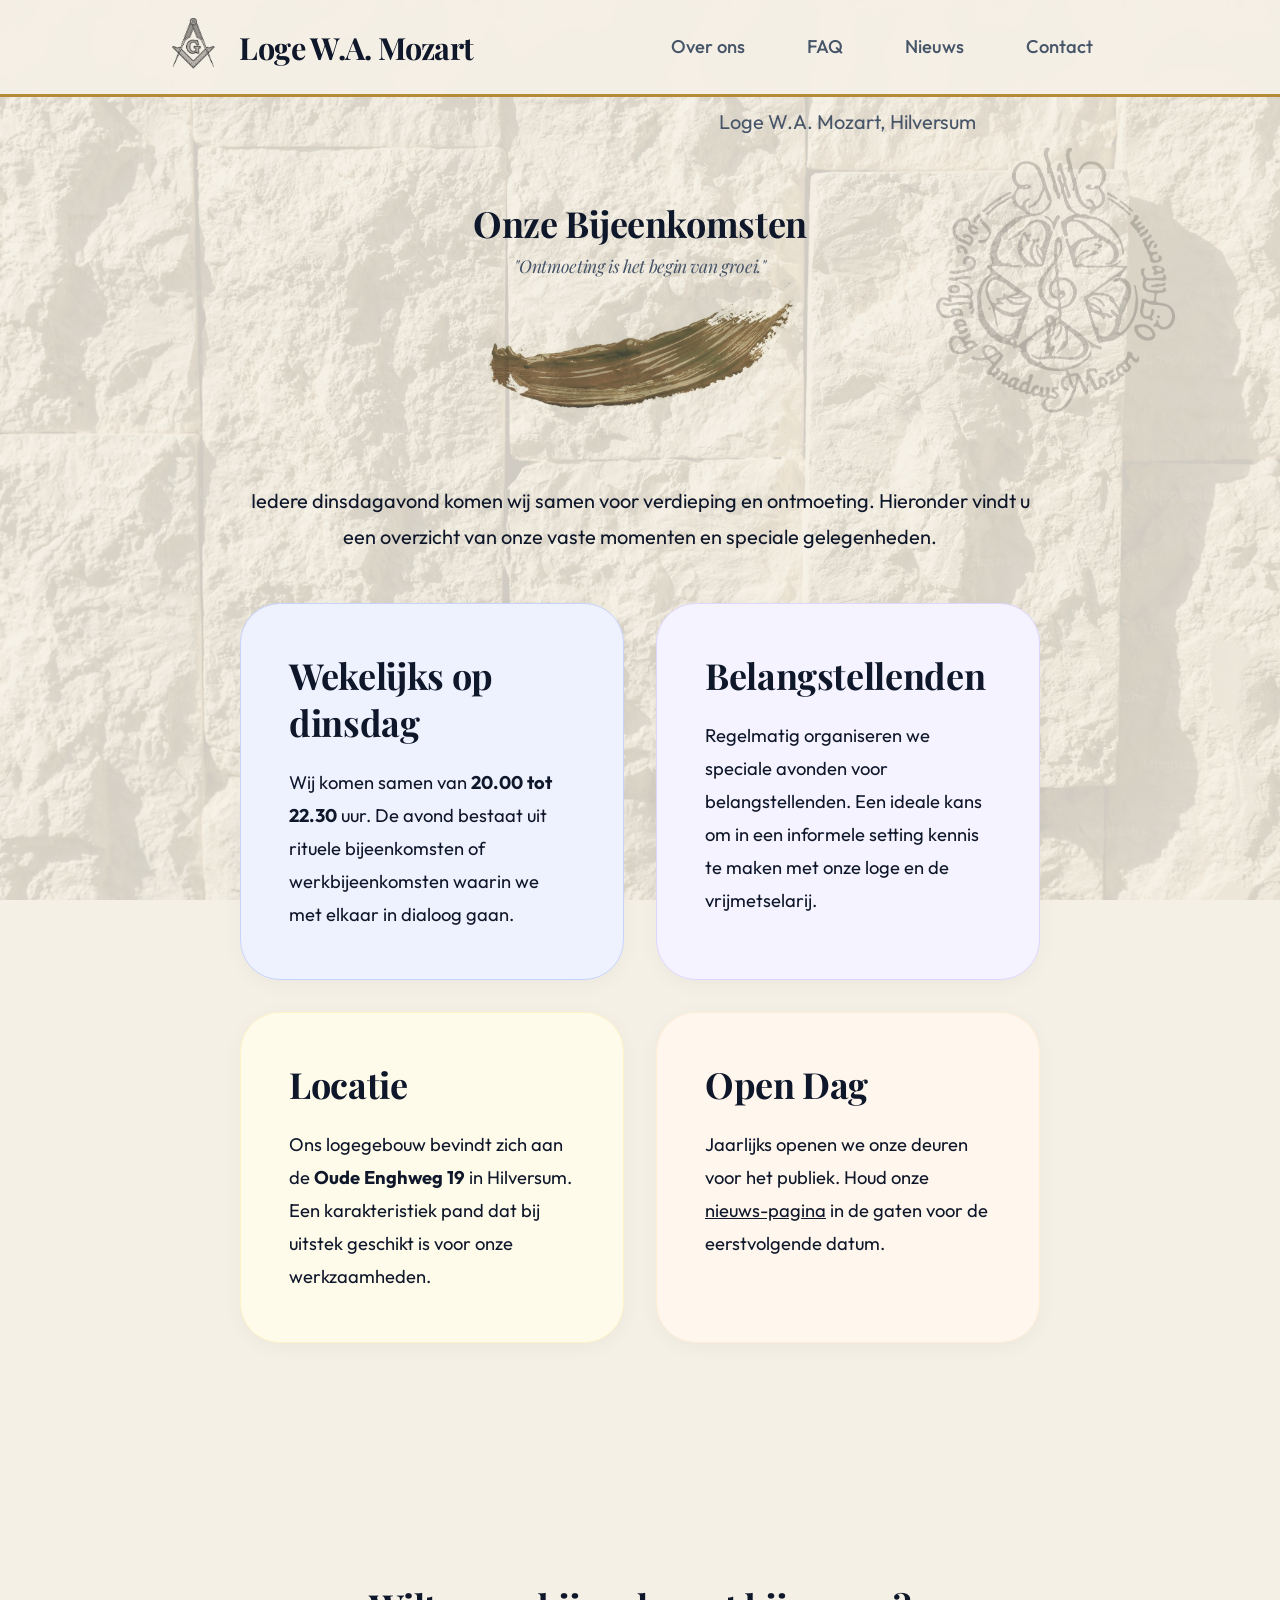
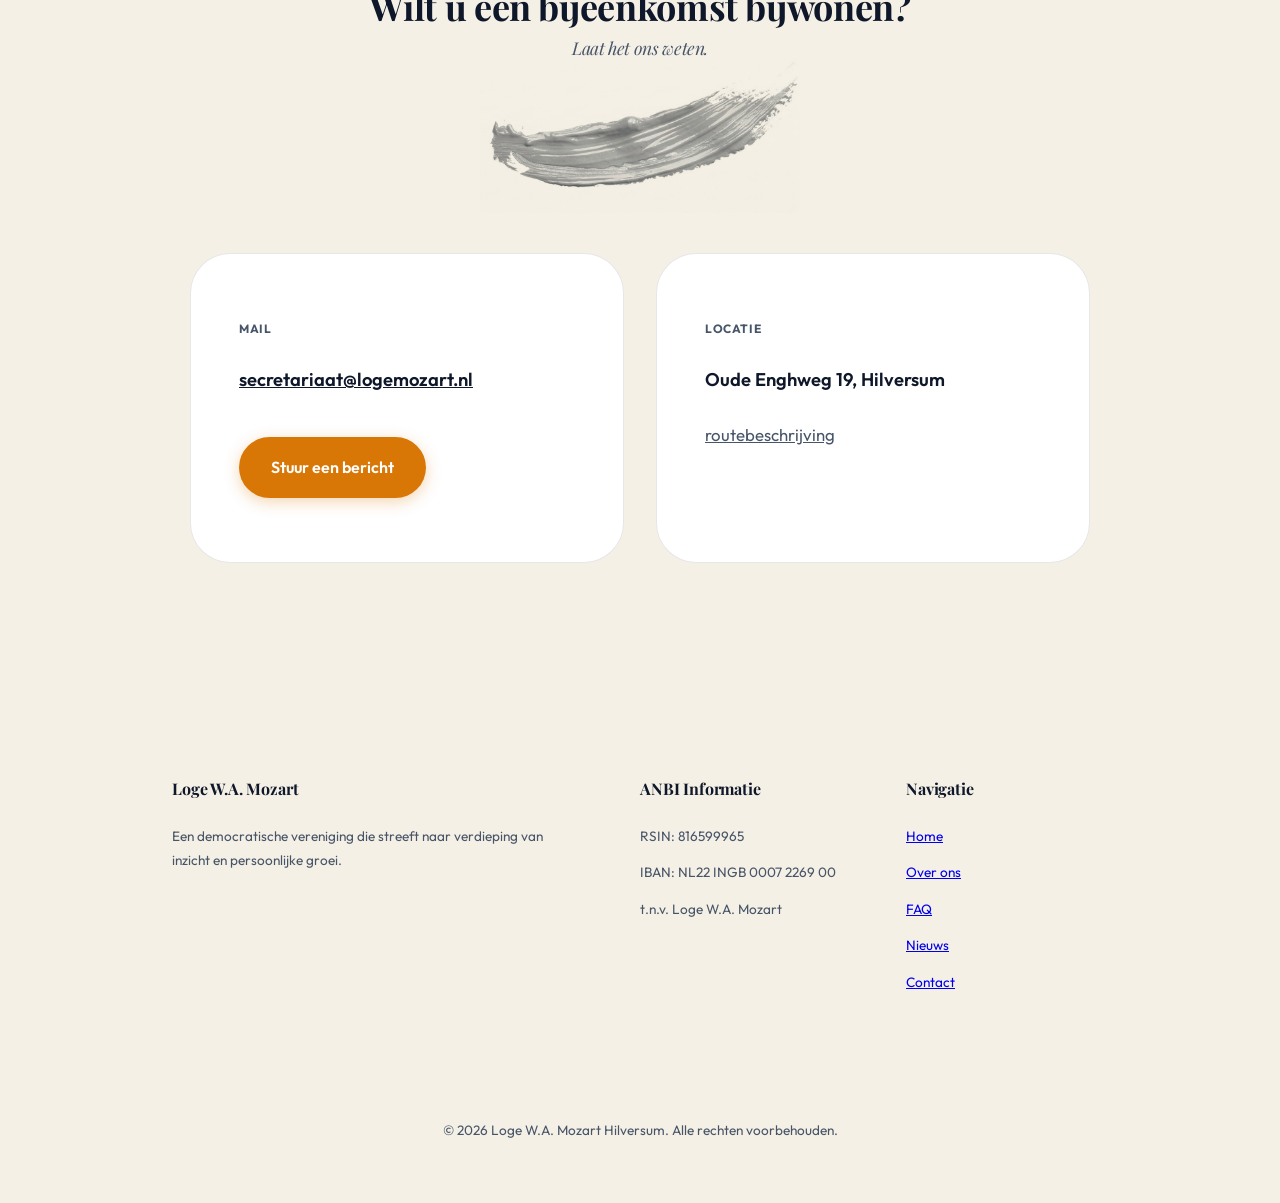
==== commit d12f8ba6: "Refinement: Geoptimaliseerde lay-out voor SEO-tekst (1cm onder FAQ), watermerken op alle pagina's en" ====
--- a/bijeenkomsten.html
+++ b/bijeenkomsten.html
@@ -1,148 +1,180 @@
 <!doctype html>
 <html lang="nl">
-  <head>
-    <meta charset="utf-8" />
-    <meta name="viewport" content="width=device-width,initial-scale=1" />
-    <title>Bijeenkomsten | Loge W.A. Mozart</title>
-    <meta name="description" content="Bijeenkomsten van Loge W.A. Mozart in Hilversum: dinsdag 20.00 - 22.30 en avond voor belangstellenden." />
-    <link rel="stylesheet" href="./style.css" />
-    <link rel="icon" href="favicon.ico" type="image/x-icon" />
-  </head>
-  <body>
-    <a class="skip-link" href="#main">Naar inhoud</a>
 
-    <header class="site-header">
-      <div class="container nav">
+<head>
+  <meta charset="utf-8" />
+  <meta name="viewport" content="width=device-width,initial-scale=1" />
+  <title>Bijeenkomsten | Loge W.A. Mozart | Hilversum</title>
+  <meta name="description"
+    content="Overzicht van bijeenkomsten bij Loge Wolfgang Amadeus Mozart in Hilversum. Iedere dinsdagavond rituele bijeenkomsten, bouwstukken en avonden voor belangstellenden." />
+  <link rel="stylesheet" href="./style.css" />
+  <link rel="icon" href="favicon.ico" type="image/x-icon" />
+</head>
+
+<body>
+  <a class="skip-link" href="#main">Direct naar inhoud</a>
+  <div class="watermark-mozart"></div>
+  <div class="watermark-masonic masonic-1"></div>
+
+  <header class="site-header">
+    <div class="container nav">
+      <div class="brand-brush-wrapper">
+        <a href="index.html">
+          <img src="passer winkelhaak schets.jpeg" class="brand-masonic-image" alt="">
+        </a>
+        &nbsp;&nbsp;&nbsp;&nbsp;
         <a class="brand" href="index.html" aria-label="Loge W.A. Mozart">
           Loge W.A. Mozart
         </a>
-        
-        <div class="hamburger" onclick="toggleMenu()">
-          <span></span>
-          <span></span>
-          <span></span>
+      </div>
+      <div class="hamburger" onclick="toggleMenu()">
+        <span></span>
+        <span></span>
+        <span></span>
+      </div>
+      <nav class="nav-links">
+        <a href="over-ons.html">Over ons</a>
+        <a href="faq.html">FAQ</a>
+        <a href="nieuws.html">Nieuws</a>
+        <a href="contact.html">Contact</a>
+      </nav>
+    </div>
+  </header>
+  <div class="sub-header-seo-text">Loge W.A. Mozart, Hilversum</div>
+
+  <main id="main">
+    <section class="section">
+      <div class="container">
+        <div class="brush-container" style="margin-bottom: 4rem;">
+          <div class="heading-main">
+            <h1 style="font-size: 2.25rem;">
+              Onze Bijeenkomsten
+              <span class="heading-quote">"Ontmoeting is het begin van groei."</span>
+            </h1>
+          </div>
+          <img src="Pennestreek aarde.jpg" class="brush-image" alt="">
         </div>
 
-        <nav class="nav-links" aria-label="Hoofdnavigatie">
-          <a href="wat-kun-je-van-ons-verwachten.html">Verwachtingen</a>
-          <a href="wat-is-vrijmetselarij.html">Over Vrijmetselarij</a>
-          <a href="bijeenkomsten.html">Bijeenkomsten</a>
-          <a href="#contact">Contact</a>
-        </nav>
-      </div>
-    </header>
+        <div style="max-width: 800px; margin: 0 auto; text-align: center;">
+          <p style="font-size: 1.25rem; margin-bottom: 3rem; color: var(--text);">
+            Iedere dinsdagavond komen wij samen voor verdieping en ontmoeting. 
+            Hieronder vindt u een overzicht van onze vaste momenten en speciale gelegenheden.
+          </p>
 
-    <main id="main">
-      <section class="section" id="bijeenkomsten">
-        <div class="container">
-          <div style="text-align: center; margin-bottom: 4rem;">
-            <h1>Onze Bijeenkomsten</h1>
-            <p class="lead">Een overzicht van onze wekelijkse avonden en speciale gelegenheden.</p>
-          </div>
-
-          <div class="cards">
-            <article class="card">
+          <div class="card-grid" style="text-align: left;">
+            <article class="content-card card-blue">
               <h3>Wekelijks op dinsdag</h3>
-              <p class="muted">
-                We komen samen van <strong>20.00 tot 22.30</strong>.
-                De avond bevat rituele momenten en werkbijeenkomsten waarin we met elkaar in dialoog gaan.
+              <p>
+                Wij komen samen van <strong>20.00 tot 22.30</strong> uur. 
+                De avond bestaat uit rituele bijeenkomsten of werkbijeenkomsten waarin we met elkaar in dialoog gaan.
               </p>
             </article>
 
-            <article class="card">
-              <h3>Avond voor belangstellenden</h3>
-              <p class="muted">
-                Op <strong>dinsdag 14 april</strong> organiseren we een speciale avond. 
-                Hier kun je in een informele setting kennismaken met onze loge en de vrijmetselarij.
+            <article class="content-card card-purple">
+              <h3>Belangstellenden</h3>
+              <p>
+                Regelmatig organiseren we speciale avonden voor belangstellenden. 
+                Een ideale kans om in een informele setting kennis te maken met onze loge en de vrijmetselarij.
               </p>
             </article>
 
-            <article class="card">
-              <div style="background: var(--accent); color: white; border-radius: var(--radius-sm); padding: 1.5rem; margin-bottom: 1.5rem;">
-                <p style="font-weight: 700; margin-bottom: 0.5rem;">Locatie</p>
-                <p style="font-size: 1.1rem;">Oude Enghweg 19, Hilversum</p>
-              </div>
-              <p class="muted">
-                U bent van harte welkom in ons karakteristieke pand. Gebruik de ingang aan de zijkant voor bijeenkomsten.
+            <article class="content-card card-cream">
+              <h3>Locatie</h3>
+              <p>
+                Ons logegebouw bevindt zich aan de <strong>Oude Enghweg 19</strong> in Hilversum. 
+                Een karakteristiek pand dat bij uitstek geschikt is voor onze werkzaamheden.
+              </p>
+            </article>
+
+            <article class="content-card card-earth">
+              <h3>Open Dag</h3>
+              <p>
+                Jaarlijks openen we onze deuren voor het publiek. Houd onze <a href="nieuws.html" style="color: inherit; text-decoration: underline;">nieuws-pagina</a> in de gaten voor de eerstvolgende datum.
               </p>
             </article>
           </div>
         </div>
-      </section>
+      </div>
+    </section>
 
-      <section class="section contact" id="contact">
-        <div class="container">
-          <h2 style="text-align: center; margin-bottom: 3rem;">Interesse? Neem contact op</h2>
-          <div class="contact-grid">
-            <div class="contact-card">
-              <p class="contact-label">Mail</p>
-              <p class="contact-value" style="font-size: 1.2rem;">
-                <a href="mailto:secretariaat@logemozart.nl" style="color: var(--primary); text-decoration: none;">secretariaat@logemozart.nl</a>
-              </p>
-              <a class="btn btn-primary" style="width: 100%;" href="mailto:secretariaat@logemozart.nl">Kom kennismaken</a>
-            </div>
+    <!-- CONTACT TEASER -->
+    <section class="section contact-section" id="contact">
+      <div class="container">
+        <div class="brush-container section-title-small">
+          <h2>
+            Wilt u een bijeenkomst bijwonen?
+            <span class="heading-quote">Laat het ons weten.</span>
+          </h2>
+          <img src="Pennestreek zilvergrijs.jpg" class="brush-image" alt="">
+        </div>
 
-            <div class="contact-card">
-              <p class="contact-label">Locatie</p>
-              <p class="contact-value" style="font-size: 1.2rem;">Oude Enghweg 19, Hilversum</p>
-              <p class="small muted">Centraal gelegen en goed bereikbaar.</p>
-            </div>
+        <div class="contact-grid">
+          <div class="contact-box">
+            <span class="label">Mail</span>
+            <p class="value"><a href="mailto:secretariaat@logemozart.nl" style="color: inherit; text-decoration: underline;">secretariaat@logemozart.nl</a></p>
+            <br>
+            <a href="mailto:secretariaat@logemozart.nl" class="btn-pill">Stuur een bericht</a>
+          </div>
+
+          <div class="contact-box">
+            <span class="label">Locatie</span>
+            <p class="value">Oude Enghweg 19, Hilversum</p>
+            <p class="sub-label" style="text-decoration: underline; margin-top: 1rem;"><a href="https://maps.google.com/?q=Oude+Enghweg+19,+1217+JB+Hilversum" target="_blank" style="color: inherit;">routebeschrijving</a></p>
           </div>
         </div>
-      </section>
-    </main>
+      </div>
+    </section>
+  </main>
 
-    <footer class="footer">
-      <div class="container">
-        <div class="footer-grid">
-          <div>
-            <p class="footer-title">Loge W.A. Mozart</p>
-            <p class="small muted">
-              Een democratische vereniging die streeft naar verdieping van inzicht en persoonlijke groei.
-            </p>
-          </div>
-          <div>
-            <p class="footer-title">ANBI Informatie</p>
-            <p class="small muted">
-              RSIN: 816599965<br>
-              IBAN: NL22 INGB 0007 2269 00<br>
-              t.n.v. Loge W.A. Mozart
-            </p>
-          </div>
-          <div>
-            <p class="footer-title">Navigatie</p>
-            <ul style="list-style: none; padding: 0;" class="small">
-              <li><a href="index.html" style="color: inherit; text-decoration: none;">Home</a></li>
-              <li><a href="wat-kun-je-van-ons-verwachten.html" style="color: inherit; text-decoration: none;">Verwachtingen</a></li>
-              <li><a href="wat-is-vrijmetselarij.html" style="color: inherit; text-decoration: none;">Over ons</a></li>
-              <li><a href="bijeenkomsten.html" style="color: inherit; text-decoration: none;">Data</a></li>
-            </ul>
-          </div>
+  <footer class="footer">
+    <div class="container">
+      <div class="footer-grid">
+        <div>
+          <h4>Loge W.A. Mozart</h4>
+          <p>Een democratische vereniging die streeft naar verdieping van inzicht en persoonlijke groei.</p>
         </div>
-        <div style="margin-top: 3rem; padding-top: 1rem; border-top: 1px solid var(--border); text-align: center;">
-          <p class="small muted">&copy; 2026 Loge W.A. Mozart Hilversum. Alle rechten voorbehouden.</p>
+        <div>
+          <h4>ANBI Informatie</h4>
+          <p>RSIN: 816599965</p>
+          <p>IBAN: NL22 INGB 0007 2269 00</p>
+          <p>t.n.v. Loge W.A. Mozart</p>
+        </div>
+        <div>
+          <h4>Navigatie</h4>
+          <ul style="list-style: none;">
+            <li><a href="index.html">Home</a></li>
+            <li><a href="over-ons.html">Over ons</a></li>
+            <li><a href="faq.html">FAQ</a></li>
+            <li><a href="nieuws.html">Nieuws</a></li>
+            <li><a href="contact.html">Contact</a></li>
+          </ul>
         </div>
       </div>
-    </footer>
+      <div class="copyright">
+        <p>&copy; 2026 Loge W.A. Mozart Hilversum. Alle rechten voorbehouden.</p>
+      </div>
+    </div>
+  </footer>
 
-    <script>
-      function toggleMenu() {
-        document.querySelector('.hamburger').classList.toggle('active');
-        document.querySelector('.nav-links').classList.toggle('active');
-        if (document.querySelector('.nav-links').classList.contains('active')) {
-          document.body.style.overflow = 'hidden';
-        } else {
-          document.body.style.overflow = '';
-        }
+  <script>
+    function toggleMenu() {
+      document.querySelector('.hamburger').classList.toggle('active');
+      document.querySelector('.nav-links').classList.toggle('active');
+      if (document.querySelector('.nav-links').classList.contains('active')) {
+        document.body.style.overflow = 'hidden';
+      } else {
+        document.body.style.overflow = '';
       }
+    }
 
-      document.querySelectorAll('.nav-links a').forEach(link => {
-        link.addEventListener('click', () => {
-          document.querySelector('.hamburger').classList.remove('active');
-          document.querySelector('.nav-links').classList.remove('active');
-          document.body.style.overflow = '';
-        });
+    document.querySelectorAll('.nav-links a').forEach(link => {
+      link.addEventListener('click', () => {
+        document.querySelector('.hamburger').classList.remove('active');
+        document.querySelector('.nav-links').classList.remove('active');
+        document.body.style.overflow = '';
       });
-    </script>
-  </body>
+    });
+  </script>
+</body>
+
 </html>
--- a/style.css
+++ b/style.css
@@ -31,15 +31,34 @@
 }
 
 html {
-  scroll-behavior: smooth;
+  /* scroll-behavior: smooth; removed for instant jump-to-section as requested */
   overflow-x: hidden;
 }
 
+/* Accessibility: Skip Link */
+.skip-link {
+  position: absolute;
+  top: -100px;
+  left: 0;
+  background: var(--accent-gold);
+  color: white;
+  padding: 10px 20px;
+  z-index: 2000;
+  text-decoration: none;
+  font-weight: 600;
+  transition: top 0.3s ease;
+}
+
+.skip-link:focus {
+  top: 0;
+}
+
 body {
-  font-family: var(--font-serif);
+  font-family: var(--font-sans);
   color: var(--text);
   background-color: var(--bg);
-  line-height: 1.7;
+  line-height: 1.8; /* Increased for readability */
+  font-size: 1.15rem; /* Base size increase for 60-80 age group */
   overflow-x: hidden;
 }
 
@@ -57,8 +76,7 @@
   background-size: cover;
   background-color: var(--bg);
   /* Keep background color in the bottom layer */
-  opacity: 0.1;
-  /* Stronger stone wall */
+  opacity: 0.15; /* Slightly stronger for more texture visibility */
   pointer-events: none;
   z-index: -2;
 }
@@ -137,10 +155,10 @@
   background-image: url('Logo G sleutel Mozart.jpg');
   background-size: contain;
   background-repeat: no-repeat;
-  opacity: 0.08;
+  opacity: 0.18; /* Increased visibility as requested */
   mix-blend-mode: multiply;
   pointer-events: none;
-  z-index: -1;
+  z-index: 1; /* Positive z-index to ensure visibility above background */
   filter: grayscale(100%) contrast(1.1);
 }
 
@@ -167,8 +185,9 @@
 .nav-links a {
   text-decoration: none;
   color: var(--muted);
-  font-size: 1.15rem; /* Increased 2 sizes larger as requested */
+  font-size: 1.15rem;
   font-weight: 500;
+  padding: 10px 15px; /* Increase hit area for older users */
   transition: color 0.2s ease;
 }
 
@@ -183,6 +202,7 @@
 /* Sections */
 .section {
   padding: 120px 0;
+  scroll-margin-top: 80px;
 }
 
 #vrijmetselarij {
@@ -192,9 +212,11 @@
 
 h1,
 h2,
-h3 {
+h3,
+h4 {
   font-family: var(--font-serif);
   letter-spacing: -0.01em;
+  line-height: 1.3;
 }
 
 h2 {
@@ -211,11 +233,16 @@
 /* Heading Quote Style */
 .heading-quote {
   font-family: var(--font-serif);
-  font-size: 0.9rem;
+  font-size: 1.1rem; /* Slightly larger for main quotes */
   font-style: italic;
   font-weight: 400;
   color: var(--muted);
-  white-space: nowrap;
+  display: block;
+  margin-top: 0.5rem;
+}
+
+.smaller-quote {
+  font-size: 0.95rem;
 }
 
 /* Top-Right Page Quote Style */
@@ -254,7 +281,7 @@
 
 .hero-title .small-text {
   font-family: var(--font-serif);
-  font-size: 2.25rem;
+  font-size: clamp(2.5rem, 6vw, 3.5rem);
   color: var(--muted);
   font-weight: 400;
   text-transform: none;
@@ -362,11 +389,11 @@
   font-weight: 600;
   margin-bottom: 0.5rem;
   color: var(--text);
-  word-break: break-all;
+  word-break: normal;
 }
 
 .contact-box .sub-label {
-  font-size: 0.85rem;
+  font-size: 1.05rem; /* Groter as requested */
   color: var(--muted);
   margin-bottom: 2rem;
 }
@@ -378,11 +405,12 @@
   /* Terracotta button */
   color: #fff;
   text-decoration: none;
-  padding: 14px 28px;
+  padding: 16px 32px; /* Increased padding for better touch target */
   border-radius: var(--radius-btn);
-  font-size: 0.9rem;
+  font-size: 1rem; /* Slightly larger */
   font-weight: 600;
   width: fit-content;
+  min-height: 48px; /* Standard minimum for accessible touch targets */
   transition: all 0.2s ease;
   margin-top: auto;
   /* Push to bottom of flex container */
@@ -398,7 +426,7 @@
 /* Footer */
 .footer {
   padding: 6rem 0 3rem;
-  border-top: 1px solid var(--border);
+  border-top: none;
 }
 
 .footer-grid {
@@ -423,7 +451,7 @@
 .copyright {
   margin-top: 5rem;
   padding-top: 2rem;
-  border-top: 1px solid var(--border);
+  border-top: none;
   text-align: center;
   font-size: 0.75rem;
   color: var(--muted);
@@ -450,6 +478,11 @@
   .footer-grid {
     grid-template-columns: 1fr;
     gap: 2rem;
+  }
+
+  .indented-p {
+    text-indent: 0 !important;
+    display: inline !important;
   }
 
   .hamburger {
@@ -512,6 +545,42 @@
 
   .section {
     padding: 80px 0;
+    background: transparent !important; /* Ensure stone wall is visible throughout */
+  }
+
+  .hero {
+    background: transparent !important;
+  }
+
+  .watermark-mozart {
+    width: 80vw;
+    height: 80vw;
+    top: 5%;
+    left: 50%;
+    transform: translateX(-50%);
+    opacity: 0.15;
+  }
+
+  .watermark-masonic {
+    position: fixed; /* Keep symbols fixed behind content */
+    width: 250px;
+    height: 250px;
+    left: 50%;
+    transform: translateX(-50%);
+    opacity: 0.04; /* Lower opacity for subtle background effect */
+    z-index: -1;
+  }
+
+  .masonic-1 { top: 20%; }
+  .masonic-2 { top: 65%; left: 50% !important; }
+
+  .content-card {
+    background: rgba(255, 255, 255, 0.9) !important; /* Semi-transparent cards */
+    padding: 2rem 1.5rem;
+  }
+
+  .brush-image {
+    width: 260px; /* Slightly smaller for mobile to ensure no clipping */
   }
 }
 
@@ -534,6 +603,70 @@
   box-shadow: 0 20px 50px rgba(0, 0, 0, 0.15);
   overflow: hidden;
   background: #000;
+}
+
+.indented-p {
+  display: block;
+  text-indent: 2rem;
+  text-align: inherit;
+}
+
+/* Video Poster Styles */
+.video-poster {
+  position: absolute;
+  top: 0;
+  left: 0;
+  width: 100%;
+  height: 100%;
+  background-color: var(--bg);
+  display: flex;
+  flex-direction: column;
+  align-items: center;
+  justify-content: center;
+  z-index: 10;
+  cursor: pointer;
+  overflow: hidden;
+}
+
+.poster-watermark {
+  position: absolute;
+  top: 0;
+  left: 0;
+  width: 100%;
+  height: 100%;
+  background-image: url('Passer winkelhaak.jpg');
+  background-size: cover;
+  background-position: center;
+  opacity: 0.3;
+  z-index: -1;
+  pointer-events: none;
+}
+
+.video-poster h3 {
+  font-family: var(--font-serif);
+  font-size: 2rem;
+  color: var(--text);
+  margin-bottom: 1rem;
+  text-shadow: 1px 1px 15px rgba(255, 255, 255, 0.9);
+}
+
+.play-btn {
+  width: 60px;
+  height: 60px;
+  background-color: var(--accent-warm);
+  color: white;
+  border-radius: 50%;
+  display: flex;
+  align-items: center;
+  justify-content: center;
+  font-size: 1.5rem;
+  box-shadow: 0 4px 15px rgba(217, 119, 6, 0.4);
+  transition: transform 0.2s ease, background-color 0.2s ease;
+}
+
+.video-poster:hover .play-btn {
+  transform: scale(1.1);
+  background-color: var(--accent-gold);
 }
 
 /* Story Modal Styles */
@@ -643,6 +776,31 @@
   display: flex;
   flex-direction: column;
   align-items: center;
+  position: relative; /* Base for absolute positioning of aside text */
+  width: 100%;
+}
+
+.heading-main {
+  width: 100%;
+  text-align: center;
+}
+
+.sub-header-seo-text {
+  position: absolute;
+  top: 6.5rem; /* ~100px total: Header (80px) + 1cm (~20px) */
+  right: 19rem; /* Perfectly aligned under the 'FAQ' link area */
+  font-size: 1.25rem;
+  color: var(--muted);
+  font-family: var(--font-sans);
+  pointer-events: none;
+  z-index: 10; /* Below fixed header but above content */
+  white-space: nowrap;
+}
+
+@media (max-width: 1100px) {
+  .sub-header-seo-text {
+    display: none; /* Hidden on smaller screens */
+  }
 }
 
 .brush-container h2 {
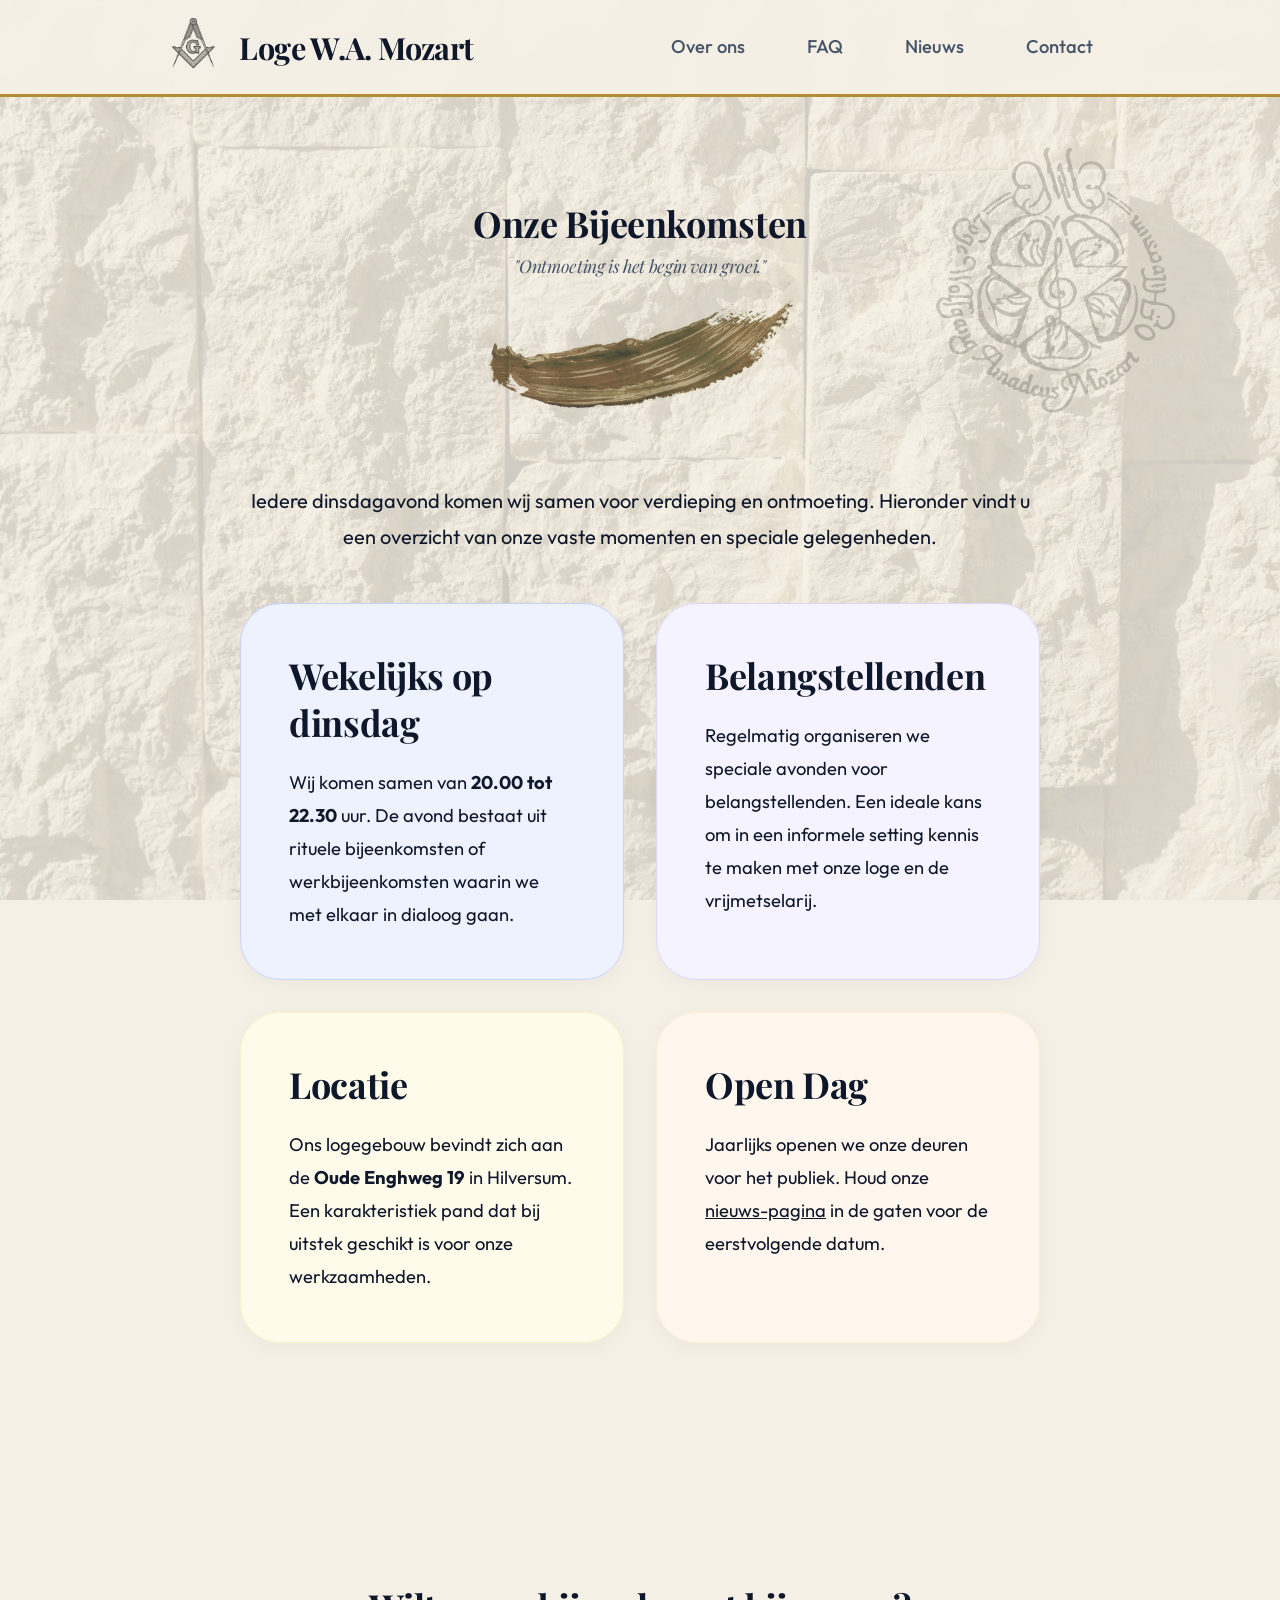
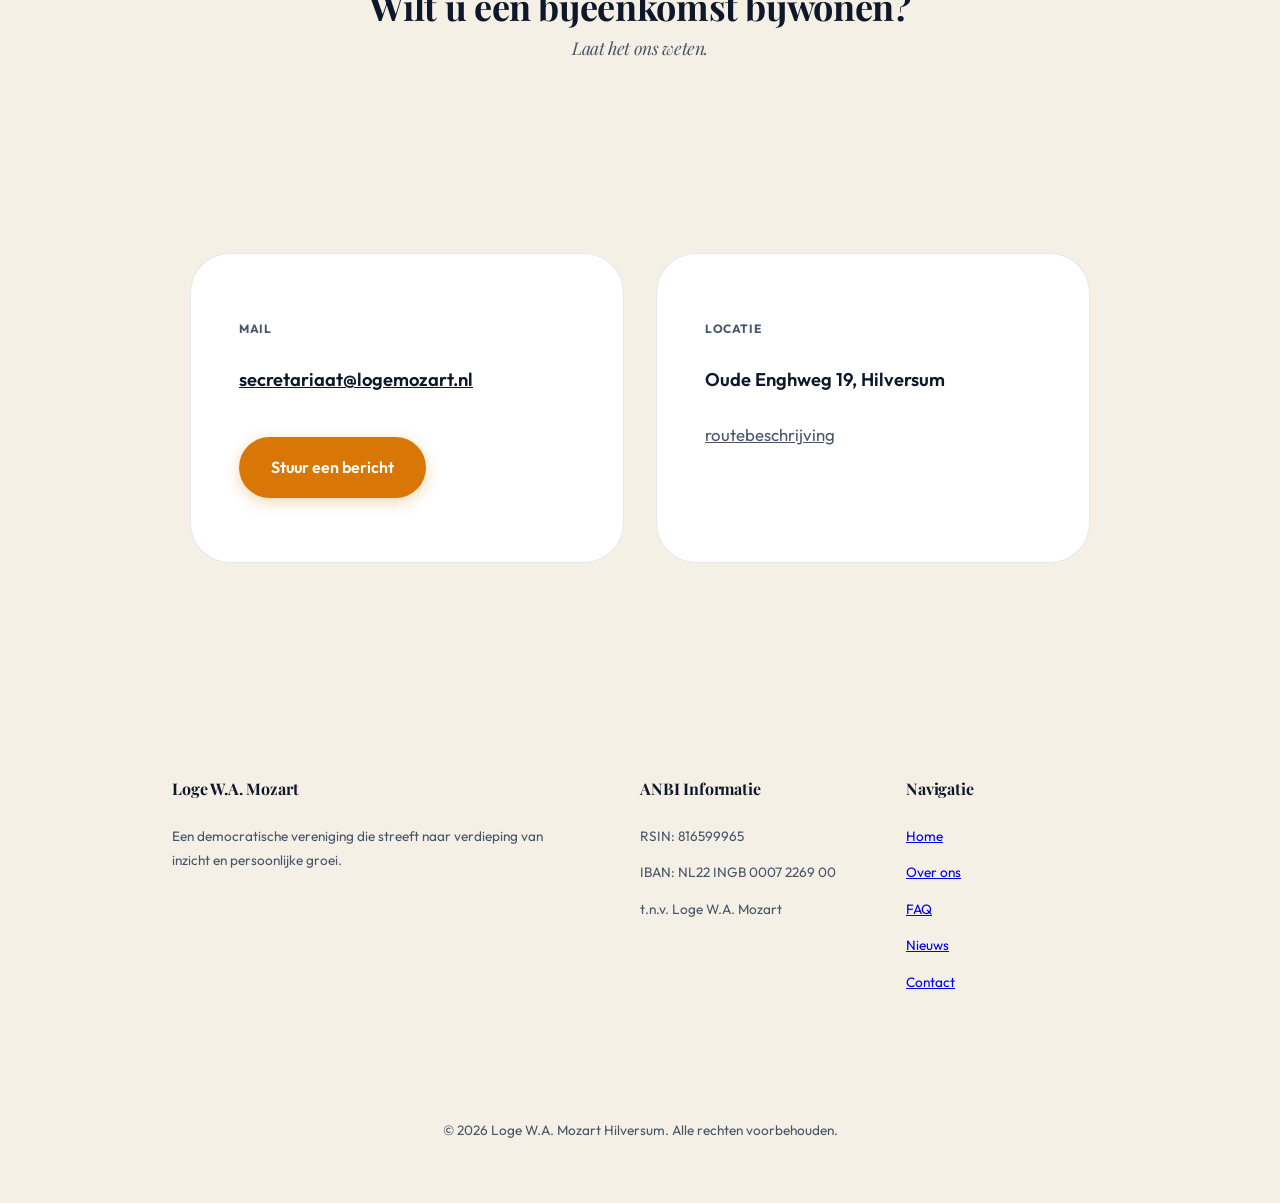
==== commit 2f3bddd5: "Verwijder de SEO-tekst (Loge W.A. Mozart, Hilversum) van alle pagina's zoals door de gebruiker is aa" ====
--- a/bijeenkomsten.html
+++ b/bijeenkomsten.html
@@ -40,8 +40,6 @@
       </nav>
     </div>
   </header>
-  <div class="sub-header-seo-text">Loge W.A. Mozart, Hilversum</div>
-
   <main id="main">
     <section class="section">
       <div class="container">
--- a/style.css
+++ b/style.css
@@ -785,21 +785,35 @@
   text-align: center;
 }
 
+.seo-text-wrapper {
+  position: absolute;
+  top: 80px; /* Start directly below the 80px fixed header */
+  left: 0;
+  width: 100%;
+  pointer-events: none;
+  z-index: 10;
+}
+
+.seo-text-container {
+  max-width: 1200px;
+  margin: 0 auto;
+  padding: 0 2rem; /* Sync with main container padding */
+  display: flex;
+  justify-content: flex-end; /* Align right to match the nav-links */
+}
+
 .sub-header-seo-text {
-  position: absolute;
-  top: 6.5rem; /* ~100px total: Header (80px) + 1cm (~20px) */
-  right: 19rem; /* Perfectly aligned under the 'FAQ' link area */
+  margin-top: 15px; /* ~1cm below the header line */
+  margin-right: 18.5rem; /* Exactly aligned under the left side of the 'FAQ' link based on flex offsets */
   font-size: 1.25rem;
   color: var(--muted);
   font-family: var(--font-sans);
-  pointer-events: none;
-  z-index: 10; /* Below fixed header but above content */
   white-space: nowrap;
 }
 
 @media (max-width: 1100px) {
-  .sub-header-seo-text {
-    display: none; /* Hidden on smaller screens */
+  .seo-text-wrapper {
+    display: none; /* Hidden on smaller screens to prevent overlap */
   }
 }
 
